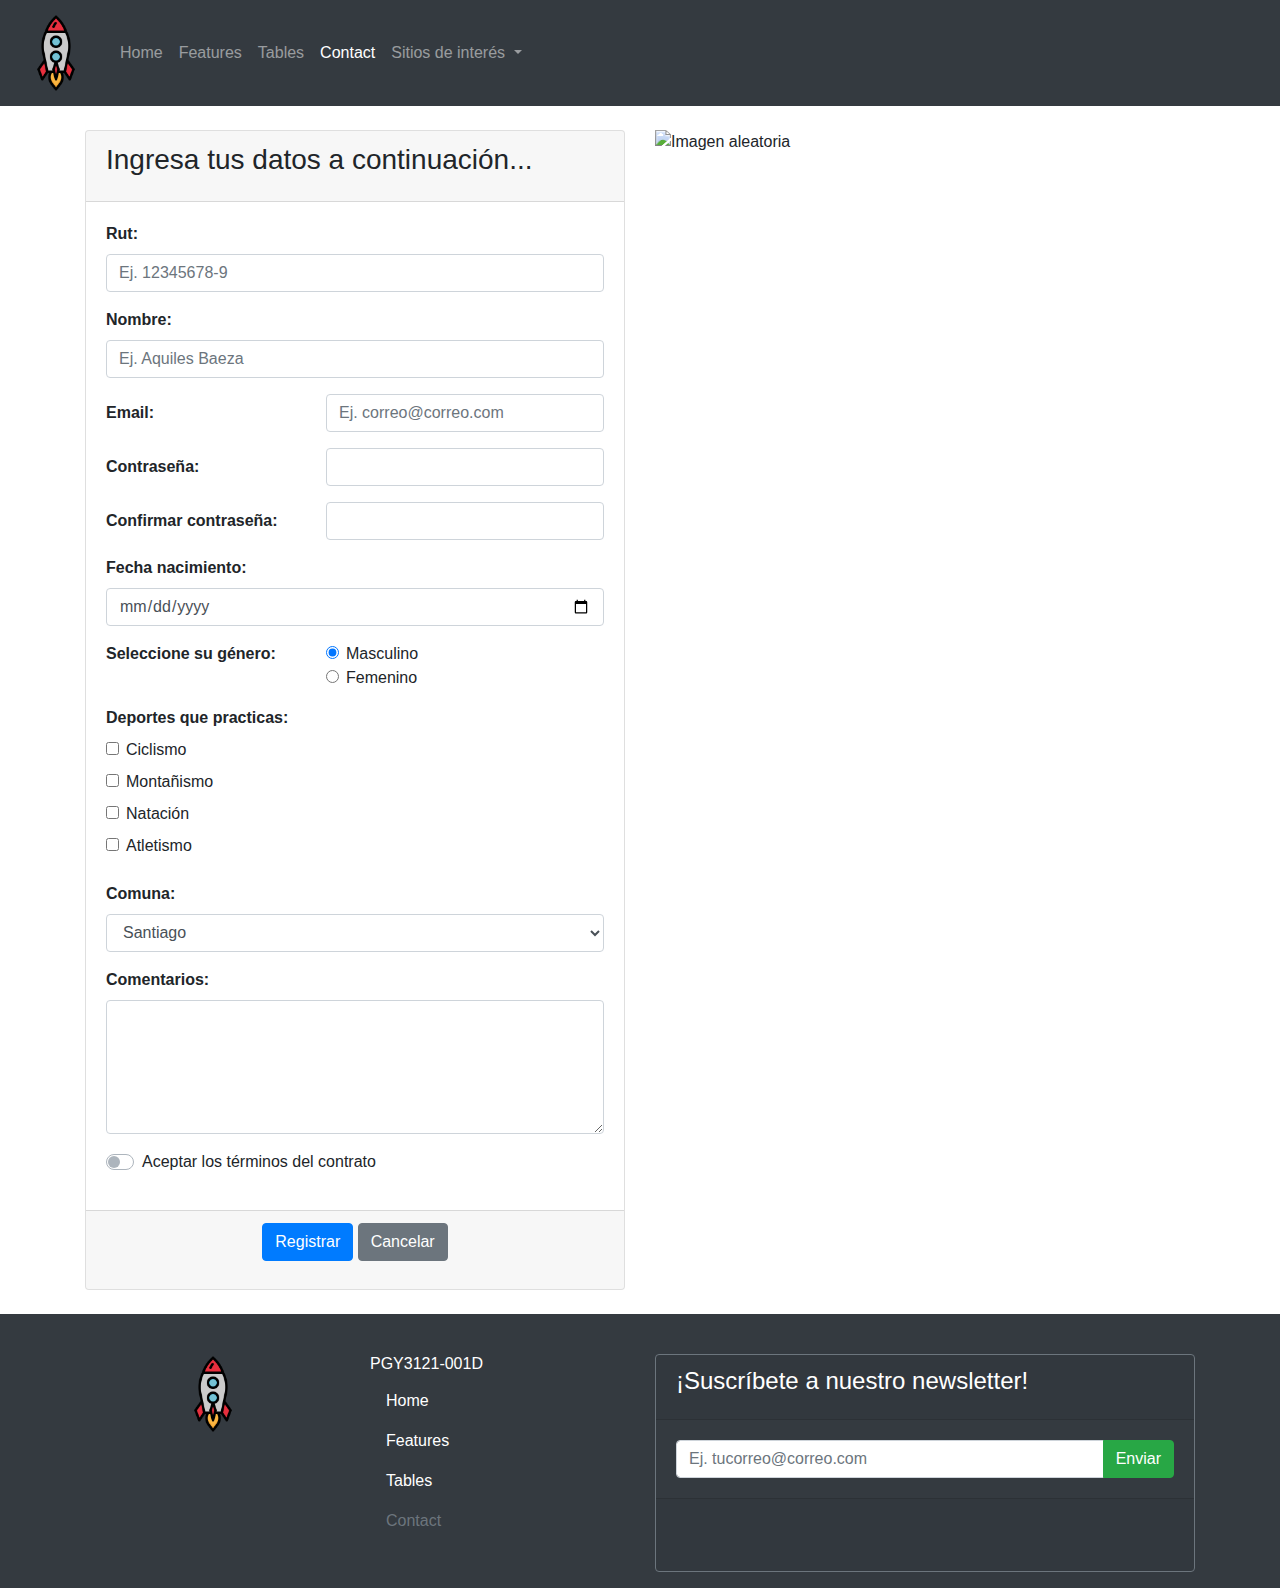
==== contact.html @ 133dc0e1 "Iniciamos el proyecto con el sitio Bootstrap" ====
<!DOCTYPE html>
<html lang="es-cl">
<head>
    <meta charset="UTF-8">
    <meta http-equiv="X-UA-Compatible" content="IE=edge">
    <meta name="viewport" content="width=device-width, initial-scale=1.0">
    <meta name="description" content="Implementando Bootstrap PGY3121-001D">
    <meta name="author" content="Esteban Dido">
    <meta name="keywords" content="bootstrap">

    <!-- Precargar CSS Boostrap Locales -->
    <link rel="stylesheet" href="assets/css/bootstrap.min.css" type="text/css">

    <!-- Cargar CSS propios -->
    <link rel="stylesheet" href="assets/css/styles.css">

    <title>Contáctanos...</title>
</head>
<body>
    <!--Navbar-->
    <nav class="navbar navbar-expand-lg navbar-dark bg-dark">
        <a class="navbar-brand" href="index.html">
            <img src="assets/img/rocket_512x512.png" alt="LOGO" width="80px" height="80px">
        </a>
        <button class="navbar-toggler" type="button" data-toggle="collapse" data-target="#navbarNavDropdown" aria-controls="navbarNavDropdown" aria-expanded="false" aria-label="Toggle navigation">
            <span class="navbar-toggler-icon"></span>
        </button>
        <div class="collapse navbar-collapse" id="navbarNavDropdown">
            <ul class="navbar-nav">
                <li class="nav-item">
                    <a class="nav-link" href="index.html">Home</a>
                </li>
                <li class="nav-item">
                    <a class="nav-link" href="features.html">Features</a>
                </li>
                <li class="nav-item">
                    <a class="nav-link" href="tables.html">Tables</a>
                </li>
                <li class="nav-item active">
                    <a class="nav-link" href="contact.html">Contact <span class="sr-only">(current)</span></a>
                </li>
                <li class="nav-item dropdown">
                    <a class="nav-link dropdown-toggle" href="#" id="navbarDropdownMenuLink" role="button" data-toggle="dropdown" aria-haspopup="true" aria-expanded="false">
                    Sitios de interés
                    </a>
                    <div class="dropdown-menu" aria-labelledby="navbarDropdownMenuLink">
                    <a class="dropdown-item" href="https://getbootstrap.com" target="_blank">Boostrap Official</a>
                    <a class="dropdown-item" href="http://www.google.cl" target="_blank">Google</a>
                    <a class="dropdown-item" href="http://stackoverflow.com" target="_blank">StackOverflow</a>
                    </div>
                </li>
            </ul>
        </div>
    </nav>
    
    <main class="container mt-4 mb-4">
        <div class="row">
            <div class="col-md-6">
                <!-- Formulario -->
                <form action="#" method="GET" enctype="text/plain">
                    <div class="card">
                        <div class="card-header">
                            <h3 class="card-title">Ingresa tus datos a continuación...</h3>
                        </div>
                        <div class="card-body">
                            
                                <!--Agrupar componentes usando FORM-GROUP -->
                                <div class="form-group">
                                    <label class="font-weight-bold" for="rut">Rut:</label>
                                    <input class="form-control" type="text" id="rut" name="rut" placeholder="Ej. 12345678-9" required>
                                </div>
                                <div class="form-group">
                                    <label class="font-weight-bold" for="nombre">Nombre:</label>
                                    <input class="form-control" type="text" id="nombre" name="nombre" placeholder="Ej. Aquiles Baeza" required>
                                </div>

                                <!--Agrupar componentes usando FORM-GROUP ROW -->
                                <div class="form-group row">
                                    <label for="email" class="col-sm-5 col-form-label font-weight-bold">Email:</label>
                                    <div class="col-sm-7">
                                        <input class="form-control" type="email" id="email" name="email" placeholder="Ej. correo@correo.com" required>
                                    </div>
                                </div>
                                <div class="form-group row">
                                    <label for="password" class="col-sm-5 col-form-label font-weight-bold">Contraseña:</label>
                                    <div class="col-sm-7">
                                        <input class="form-control" type="password" id="password" name="password" required>
                                    </div>
                                </div>
                                <div class="form-group row">
                                    <label for="validate-password" class="col-sm-5 col-form-label font-weight-bold">Confirmar contraseña:</label>
                                    <div class="col-sm-7">
                                        <input class="form-control" type="password" id="validate-password" name="validate-password" required>
                                    </div>
                                </div>

                                <div class="form-group">
                                    <label class="font-weight-bold" for="fecha_nac">Fecha nacimiento:</label>
                                    <input class="form-control" type="date" id="fecha_nac" name="fecha_nac" >
                                </div>

                                <!-- Radiobutton -->
                                <div class="form-group row">
                                    <label for="genero" class="col-sm-5 font-weight-bold">Seleccione su género:</label>
                                    <div class="col-sm-7">
                                        <div class="form-check">
                                            <div class="form-check-label">
                                                <label for="masculino" class="form-check-label">
                                                    <input type="radio" class="form-check-input" name="genero" id="masculino" value="Masculino" checked>Masculino
                                                </label>
                                            </div>
                                            <div class="form-check-label">
                                                <label for="femenino" class="form-check-label">
                                                    <input type="radio" class="form-check-input" name="genero" id="femenino" value="Femenino" >Femenino
                                                </label>
                                            </div>
                                        </div>
                                    </div>
                                </div>

                                <!-- Checkbox -->
                                <div class="form-group">
                                    <label for="deportes" class="font-weight-bold">Deportes que practicas:</label>
                                    <div class="form-check">
                                        <div class="form-check-label">
                                            <label for="ciclismo" class="font-check-label">
                                                <input type="checkbox" class="form-check-input" id="ciclismo" name="ciclismo" value="Ciclismo">Ciclismo
                                            </label>
                                        </div>
                                        <div class="form-check-label">
                                            <label for="montanismo" class="font-check-label">
                                                <input type="checkbox" class="form-check-input" id="montanismo" name="montanismo" value="Montañismo">Montañismo
                                            </label>
                                        </div>
                                        <div class="form-check-label">
                                            <label for="natacion" class="font-check-label">
                                                <input type="checkbox" class="form-check-input" id="natacion" name="natacion" value="Natacion">Natación
                                            </label>
                                        </div>
                                        <div class="form-check-label">
                                            <label for="ciclismo" class="font-check-label">
                                                <input type="checkbox" class="form-check-input" id="atletismo" name="atletismo" value="Atletismo">Atletismo
                                            </label>
                                        </div>
                                    </div>
                                </div>

                                <!-- Select o Listbox -->
                                <div class="form-group">
                                    <label for="comuna" class="font-weight-bold">Comuna:</label>
                                    <select name="comuna" id="comuna" class="form-control">
                                        <option value="Santiago">Santiago</option>
                                        <option value="Macul">Macul</option>
                                        <option value="La Florida">La Florida</option>
                                        <option value="San Miguel">San Miguel</option>
                                        <option value="San Joaquín">San Joaquín</option>
                                        <option value="Puente Alto">Puente Alto</option>
                                    </select>
                                </div>

                                <!-- Textarea -->
                                <div class="form-group">
                                    <label for="comentarios" class="font-weight-bold">Comentarios:</label>
                                    <textarea name="comentarios" id="comentarios" rows="5" class="form-control"></textarea>
                                </div>

                                <!-- Toggle Button o switch -->
                                <div class="form-group">
                                    <div class="custom-control custom-switch">
                                        <input class="custom-control-input" type="checkbox" name="aceptar_terminos" id="aceptar_terminos">
                                        <label for="aceptar_terminos" class="custom-control-label">Aceptar los términos del contrato</label>
                                    </div>
                                </div>
                        </div>
                        <div class="card-footer">
                            <!-- Botones -->
                            <div class="form-group text-center">
                                <input type="submit" class="btn btn-primary" id="registrar" value="Registrar">
                                <input type="reset" class="btn btn-secondary" id="cancelar" value="Cancelar">
                            </div>
                        </div>
                    </div>
                </form>
            </div>
            <div class="col-md-6">
                <img class="d-none d-md-block" src="http://picsum.photos/500/1000" alt="Imagen aleatoria" width="100%" height="100%">
            </div>
        </div>

    </main>
    
    <!--Footer Section -->
    <footer class="footer bg-dark mt-4 py-3">
        <div class="container">
            <div class="row">
                <div class="col-sm-12 col-md-3 text-center mt-4">
                    <img src="assets/img/rocket_512x512.png" alt="LOGO" width="80px" height="80px">
                </div>
                <div class="col-sm-12 col-md-3 mt-4">
                    <h6 class="display-6">PGY3121-001D</h6>                    
                    <nav class="nav flex-column">                        
                        <a class="nav-link " href="index.html">Home</a>
                        <a class="nav-link" href="features.html">Features</a>
                        <a class="nav-link" href="tables.html">Tables</a>
                        <a class="nav-link disabled" href="contact.html" >Contact</a>
                    </nav>
                </div>
                <div class="col-sm-12 col-md-6 mt-4">
                    <div class="card bg-dark text-white border-secondary">
                        <div class="card-header">
                            <h4 class="card-title">¡Suscríbete a nuestro newsletter!</h4>
                        </div>
                        <div class="card-body">
                            <div class="input-group">
                                <input class="form-control" type="email" name="email" id="email" placeholder="Ej. tucorreo@correo.com">
                                <div class="input-group-append">
                                    <button class="btn btn-success" type="submit">Enviar</button>
                                </div>
                            </div>
                        </div>
                        <div class="card-footer text-center">
                            <a class="card-link" href="">
                                <span style="font-size: 2em;">
                                    <i class="fab fa-facebook-f"></i>
                                </span>
                            </a>
                            <a class="card-link" href="">
                                <span style="font-size: 2em;">
                                    <i class="fab fa-instagram"></i>
                                </span>
                            </a>
                            <a class="card-link" href="">
                                <span style="font-size: 2em;">
                                    <i class="fab fa-twitter"></i>
                                </span>
                            </a>
                            <a class="card-link" href="http://www.twitch.com">
                                <span style="font-size: 2em;">
                                    <i class="fab fa-twitch"></i>
                                </span>
                            </a>
                        </div>
                    </div>
                </div>                
            </div>
        </div>
    </footer>
    <!-- FIN Footer Section -->

    <!-- Preacargar JS Boostrap al final del documento -->
    <!-- El orden de carga es jQuery, Popper.js, Boostrap.js -->
    <script src="assets/js/jquery-3.5.1.slim.min.js"></script>
    <script src="assets/js/popper.min.js"></script>
    <script src="assets/js/bootstrap.min.js"></script>
    
</body>
</html>
---- assets/css/styles.css ----
.footer {
    background-color: #343a40;
    color: white;
}

.footer a {
    color: white;
}

.footer a:hover {
    color: #007bff;
}

.carousel .carousel-indicators li {
    width: 10px;
    height: 10px;
    border-radius: 50%;
}
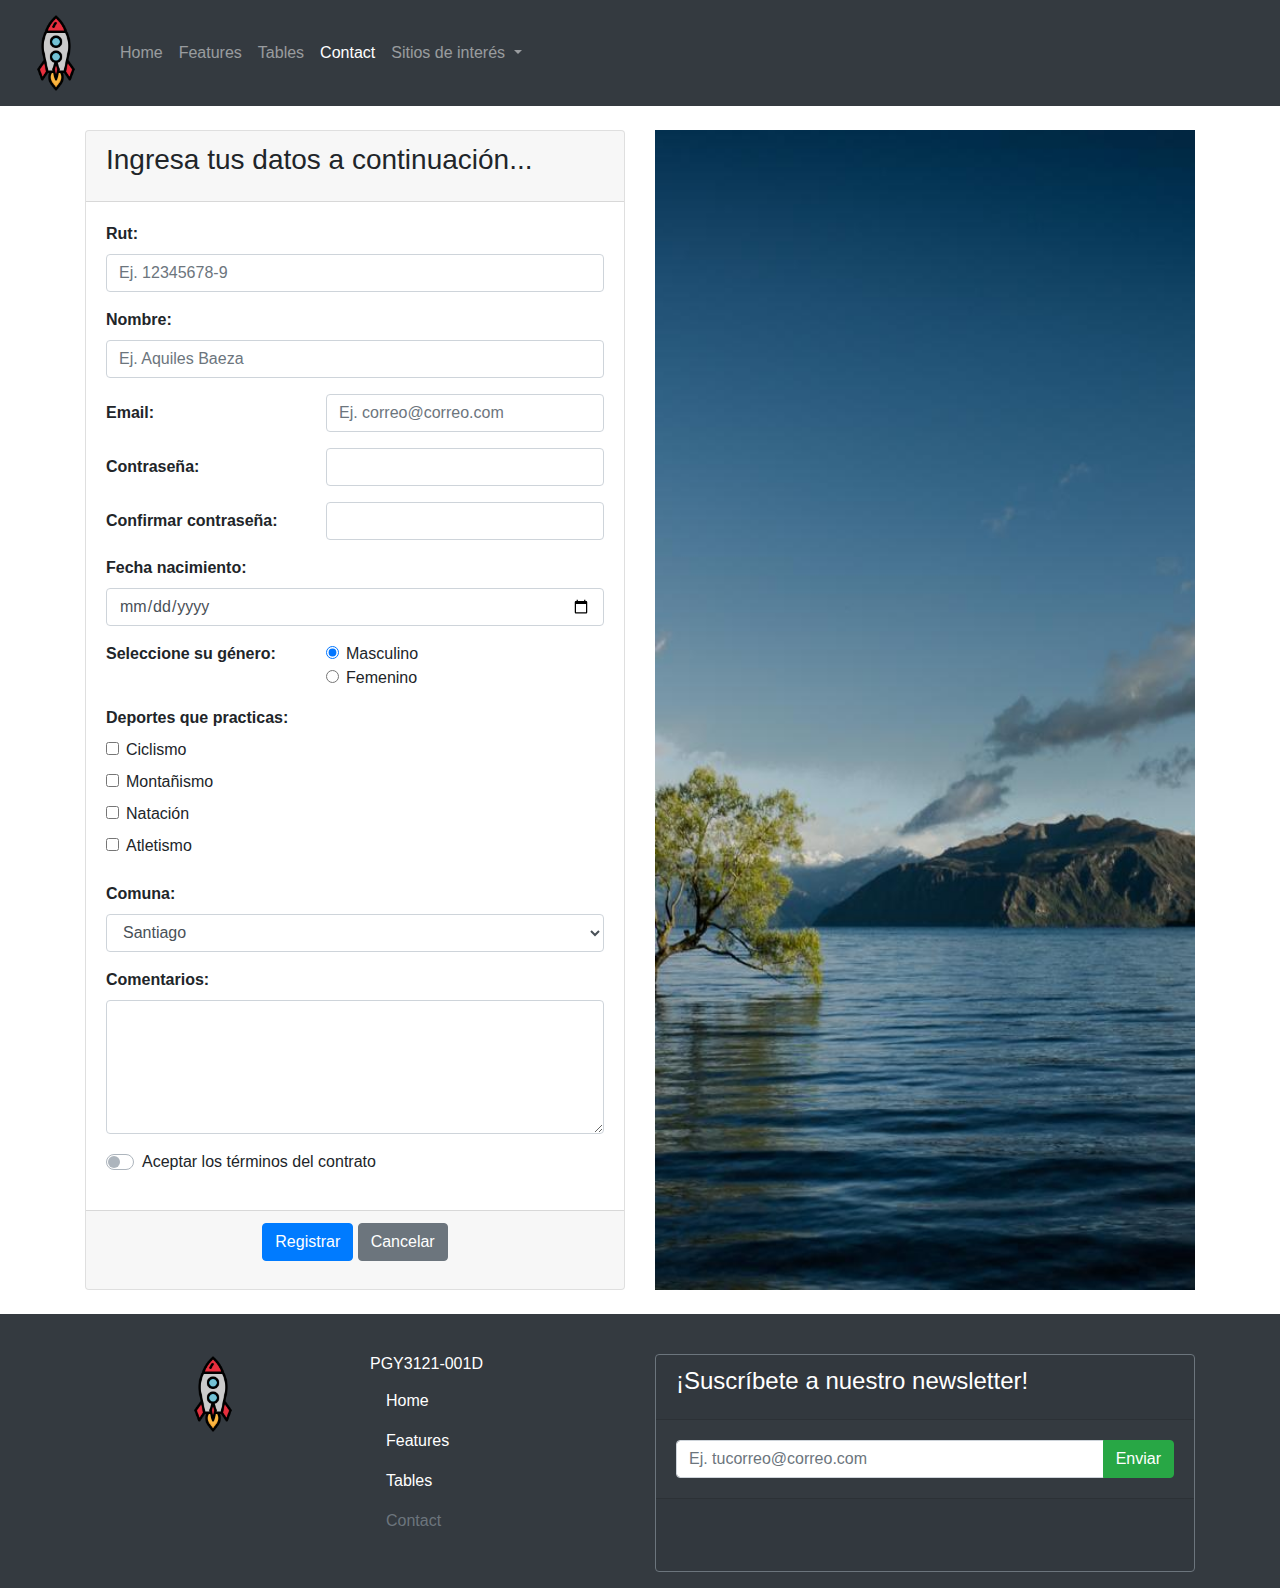
==== commit 44cebbfc: "Se agrega una nueva imagen  y luego se modifica la imagen al costado del formulario" ====
--- a/contact.html
+++ b/contact.html
@@ -183,7 +183,7 @@
                 </form>
             </div>
             <div class="col-md-6">
-                <img class="d-none d-md-block" src="http://picsum.photos/500/1000" alt="Imagen aleatoria" width="100%" height="100%">
+                <img class="d-none d-md-block" src="assets/img/500x1000_lago.jpg" alt="Imagen aleatoria" width="100%" height="100%">
             </div>
         </div>
 
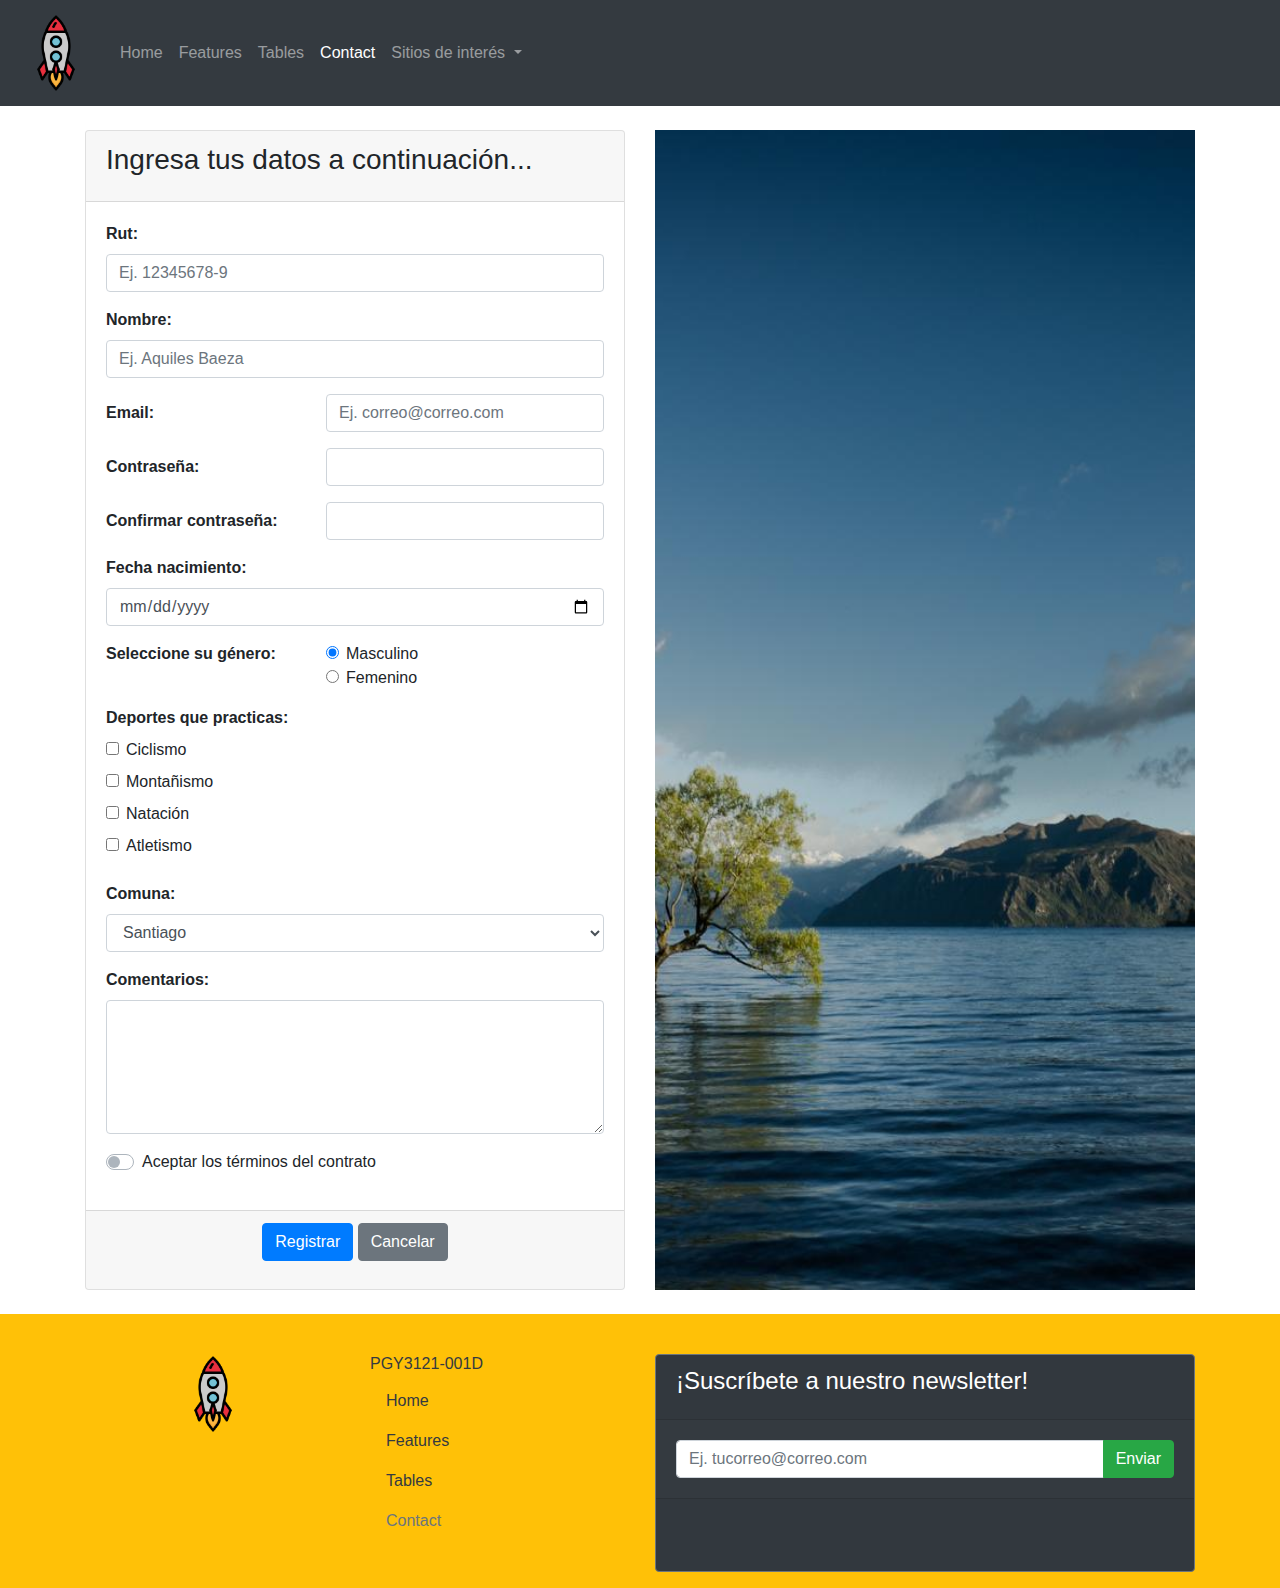
==== commit 858dace7: "Cambiamos el color del footer a #343a40" ====
--- a/contact.html
+++ b/contact.html
@@ -190,7 +190,7 @@
     </main>
     
     <!--Footer Section -->
-    <footer class="footer bg-dark mt-4 py-3">
+    <footer class="footer mt-4 py-3">
         <div class="container">
             <div class="row">
                 <div class="col-sm-12 col-md-3 text-center mt-4">
--- a/assets/css/styles.css
+++ b/assets/css/styles.css
@@ -1,10 +1,10 @@
 .footer {
-    background-color: #343a40;
-    color: white;
+    background-color: #ffc107;
+    color: #343a40;
 }
 
 .footer a {
-    color: white;
+    color: #343a40;
 }
 
 .footer a:hover {
